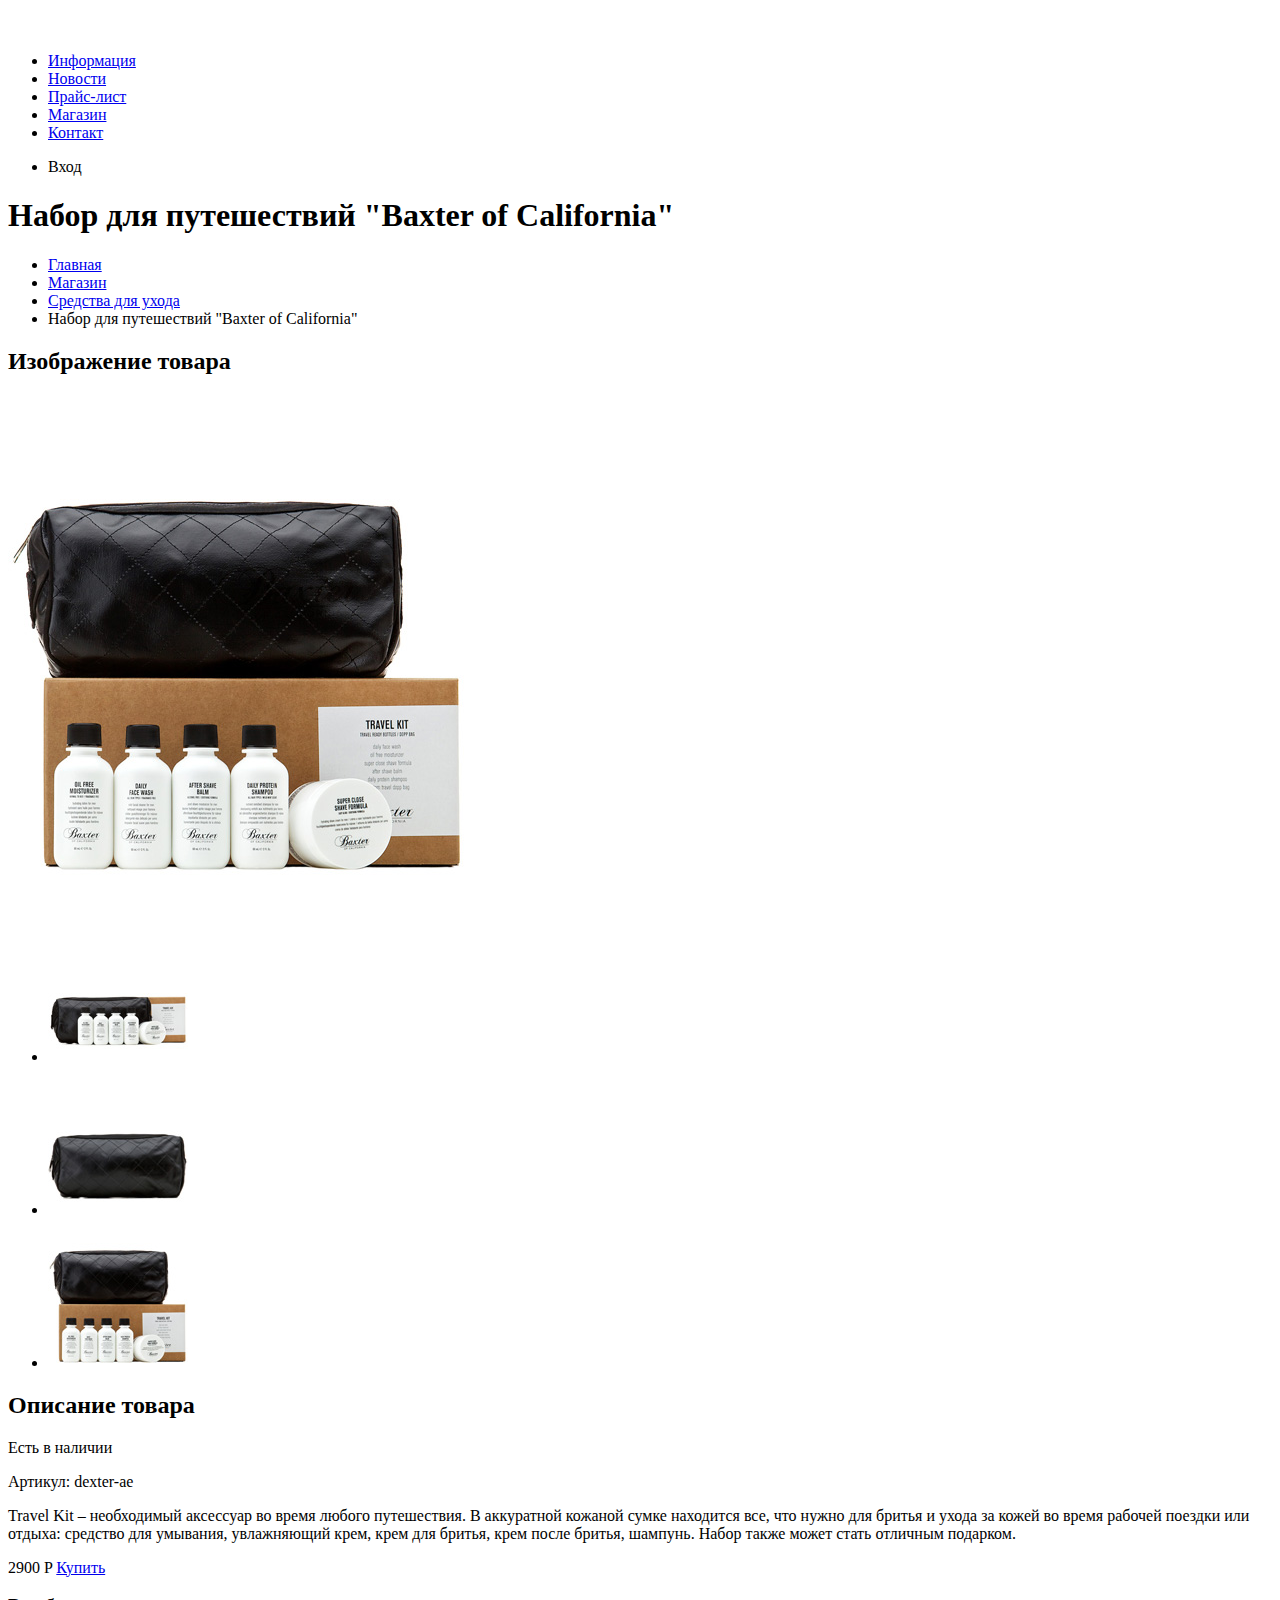
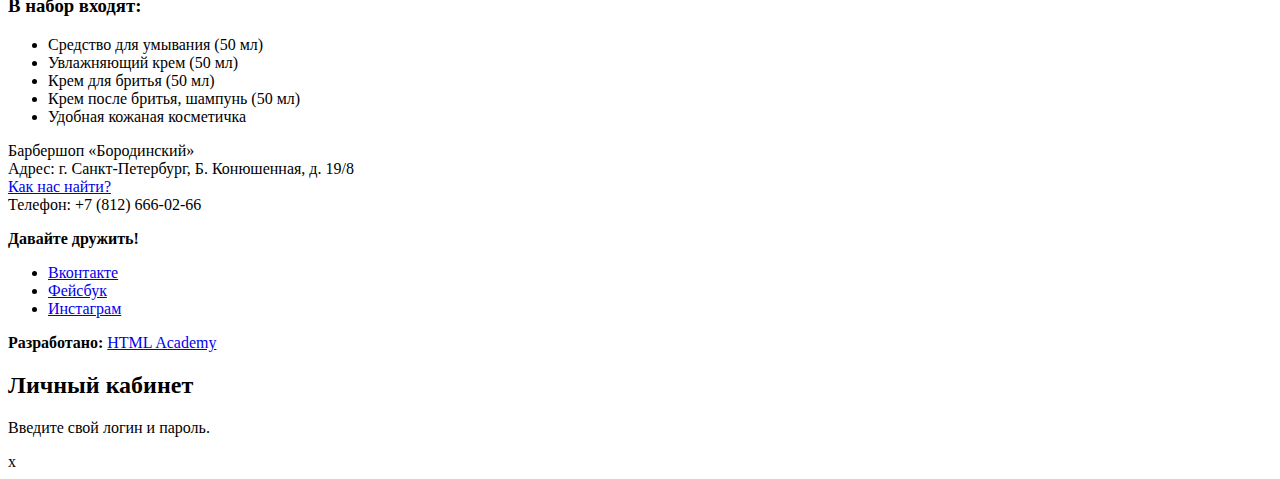
==== catalog-item.html @ 7c3cd200 "Разметка Барбершопа" ====
<!DOCTYPE html>
<html lang="ru">
  <head>
    <meta charset="utf-8">
    <title>Страница товара барбершопа "Бородинский"</title>
  </head>
  <body>

    <header class="main-header">
	    <nav class="main-navi">
		    <!-- Зачем нужен контейнер <a> для логотипа? -->
		    <a href="index.html" class="main-header-logo">
			    <!-- Вопреки макету мы разметим логотип на главной странице так же, как и на внутренних – внутри шапки -->
			    <img src="img/logo-barbershop-small.svg" width="111" height="24" alt="Логотип барбершопа «Бородинский»">
			</a>
		    <ul class="site-navigation">
			    <li><a href="info.html">Информация</a></li>
			    <li><a href="news.html">Новости</a></li>
			    <li><a href="price.html">Прайс-лист</a></li>
			    <li class="site-navigation-current"><a href="catalog.html">Магазин</a></li>
			    <li><a href="contact.html">Контакт</a></li>
		    </ul>
		    <!-- Сейчас в макете только кнопка входа. 
			     Когда пользоватеть залогинится, могут появиться дополнительные ссылки и кнопки. 
			     Неупорядоченный список подойдет для этого элемента -->
		    <ul class="user-navigation">
			    <li class="login-link">Вход</li>
		    </ul>
	    </nav>
    </header>
    
    <main class="container">
	    <h1 class="page-title">Набор для путешествий "Baxter of California"</h1>
	    <!-- Хлебные крошки -->
	    <ul class="breadcrumbs">
		    <li><a href="index.html">Главная</a></li>
		    <li><a href="catalog.html">Магазин</a></li>
		    <li><a href="#">Средства для ухода</a></li>
		    <li class="breadcrumbs-current">Набор для путешествий "Baxter of California"</li>
	    </ul>
	    
	    <section class="product-photos">
		    <h2 class="visually-hidden">Изображение товара</h2>
		    <!-- Опять этот гребаный <p>. Аргументируется его использование тем, что "Эта фотография товара — его визуальное описание" -->
		    <!-- Большая фотка -->
		    <p class="product-photo-full">
		    	<img src="img/product-big.jpg" width="460" height="498" alt="Фото всего набора">
		    </p>
		    <!-- Три маленьких фотки - почему-то опять списком. А можно их сделать дивом или секцией? -->
		    <ul class="product-photo-preview">
			    <li><img src="img/product-small-1.jpg" width="140" height="149" alt="Фото в анфас"></li>
			    <li><img src="img/product-small-2.jpg" width="140" height="149" alt="Фото в профиль"></li>
			    <li><img src="img/product-small-3.jpg" width="140" height="149" alt="Фото отдельной части"></li>
			</ul>
	    </section>
	    
	    <section class="product-info">
		    <h2 class="visually-hidden">Описание товара</h2>
		    <p class="product-availability">Есть в наличии</p>
			<span class="product-article">Артикул: dexter-ae</span>
			<p class="product-text">Travel Kit – необходимый аксессуар во время любого путешествия. В аккуратной кожаной сумке находится все, что нужно для бритья и ухода за кожей во время рабочей поездки или отдыха: средство для умывания, увлажняющий крем, крем для бритья, крем после бритья, шампунь. Набор также может стать отличным подарком.</p>
			<div class="catalog-item-price">
				<span class="catalog-item-price">2900 P</span>
				    <span class="catalog-item-button"><a href="#" class="button">Купить</a></span>
				</div>
			<h3>В набор входят:</h3>
			<ul>
	          <li>Средство для умывания (50 мл)</li>
	          <li>Увлажняющий крем (50 мл)</li>
	          <li>Крем для бритья (50 мл)</li>
	          <li>Крем после бритья, шампунь (50 мл)</li>
	          <li>Удобная кожаная косметичка</li>
        	</ul>
	    </section>
	    
	    
	    
	    
	</main>
	
	<footer class="main-footer">
	    <p class="footer-contacts">
        	Барбершоп «Бородинский»<br>
			Адрес: г. Санкт-Петербург, Б. Конюшенная, д. 19/8<br>
			<a href="map.html">Как нас найти?</a><br>
			Телефон: +7 (812) 666-02-66
      	</p>
      	
      	<div class="footer-social">
	      	<b>Давайте дружить!</b>
	      	<ul>
		      	<li><a href="#" class="social-button">Вконтакте</a></li>
		      	<li><a href="#" class="social-button">Фейсбук</a></li>
			  	<li><a href="#" class="social-button">Инстаграм</a></li>
			</ul>
      	</div>
      	
      	<p class="footer-copyright">
	      	<b>Разработано:</b>
	      	<a href="https://htmlacademy.ru" class="button">HTML Academy</a>
      	</p>
    </footer>
    
    <!-- Попап для входа в личный кабинет -->
	<section class="modal modal-login">
		<h2>Личный кабинет</h2>
		<p>Введите свой логин и пароль.</p>
		<!-- Здесь будет форма -->
		<!-- Иконка для закрытия окна -->
		<span class="modal-close">x</span>
	</section>
    
  </body>
</html>
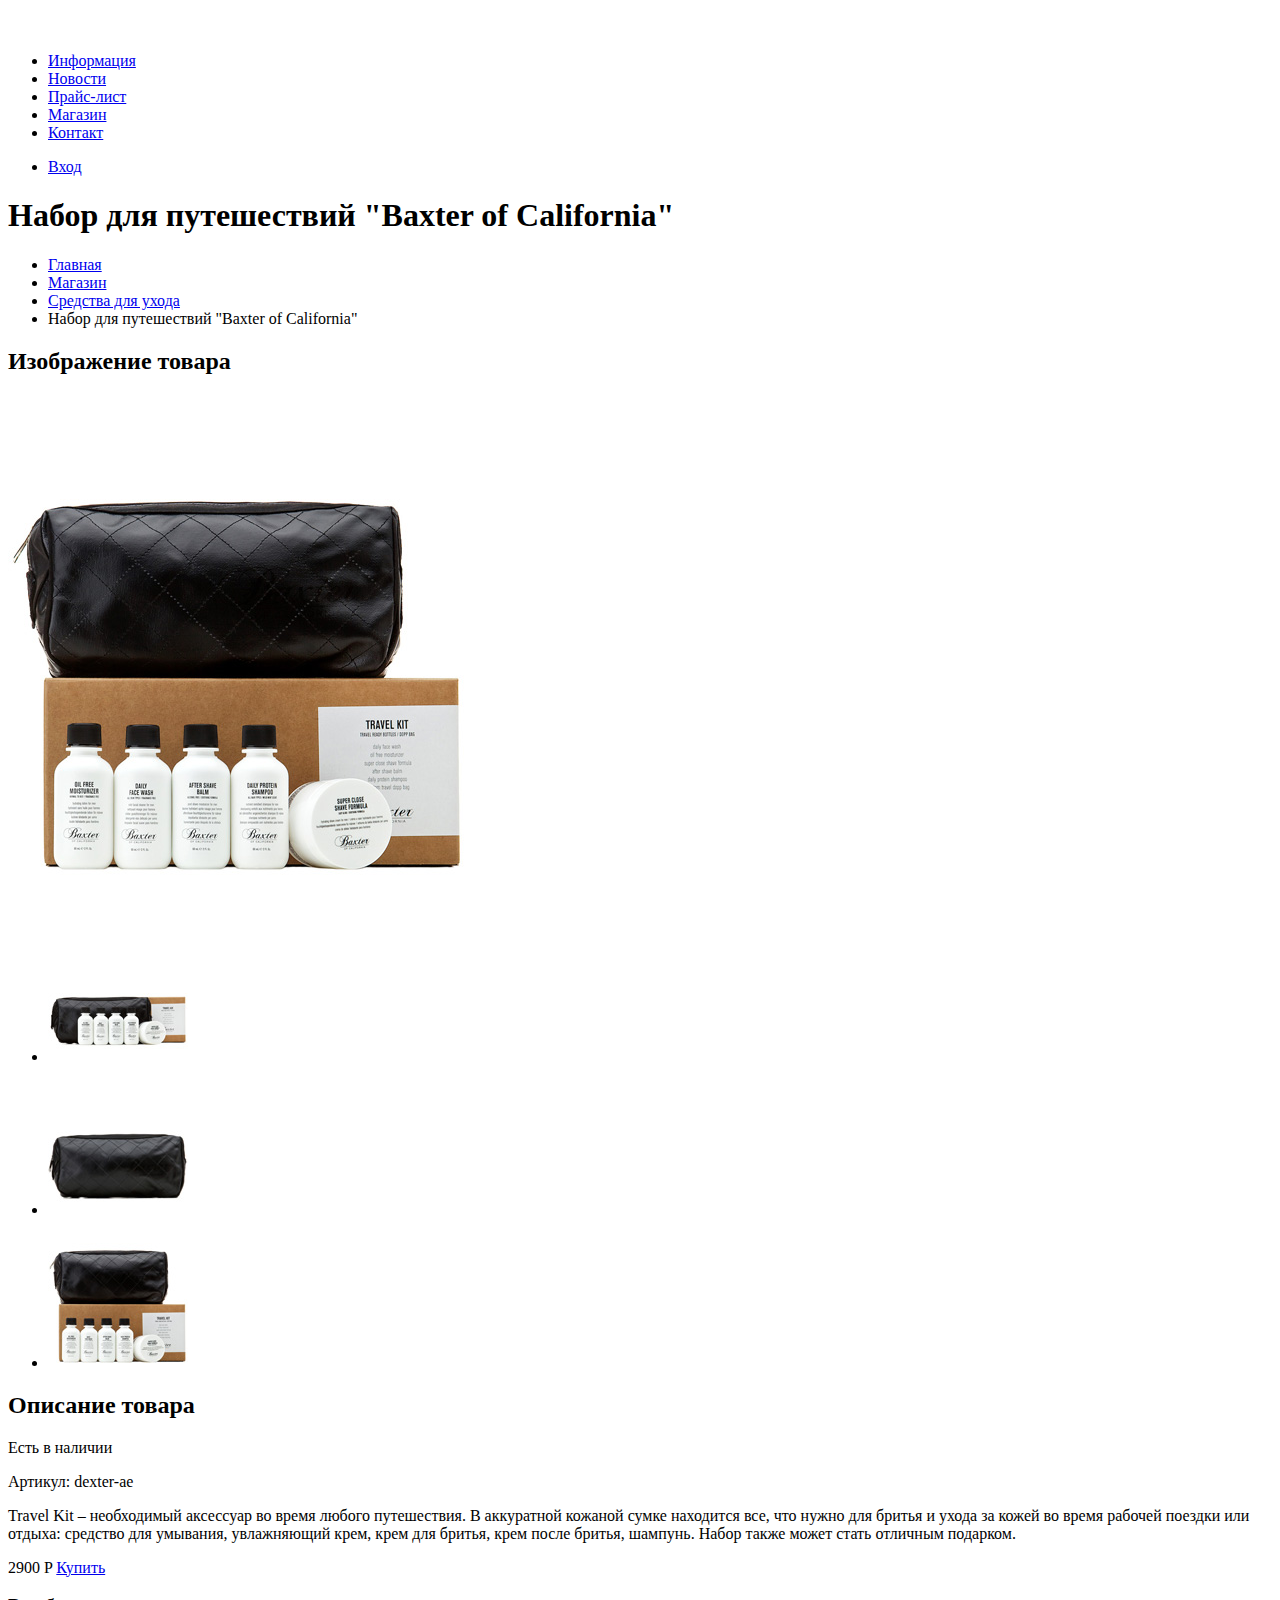
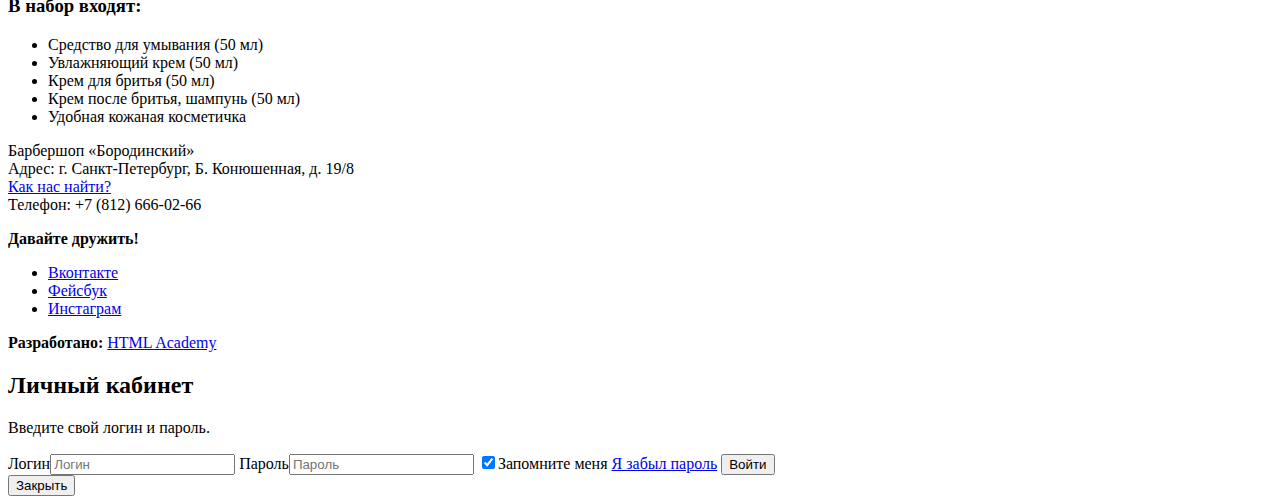
==== commit 848d21fb: "Сделаны формы" ====
--- a/catalog-item.html
+++ b/catalog-item.html
@@ -8,9 +8,8 @@
 
     <header class="main-header">
 	    <nav class="main-navi">
-		    <!-- Зачем нужен контейнер <a> для логотипа? -->
+		
 		    <a href="index.html" class="main-header-logo">
-			    <!-- Вопреки макету мы разметим логотип на главной странице так же, как и на внутренних – внутри шапки -->
 			    <img src="img/logo-barbershop-small.svg" width="111" height="24" alt="Логотип барбершопа «Бородинский»">
 			</a>
 		    <ul class="site-navigation">
@@ -20,11 +19,11 @@
 			    <li class="site-navigation-current"><a href="catalog.html">Магазин</a></li>
 			    <li><a href="contact.html">Контакт</a></li>
 		    </ul>
-		    <!-- Сейчас в макете только кнопка входа. 
-			     Когда пользоватеть залогинится, могут появиться дополнительные ссылки и кнопки. 
-			     Неупорядоченный список подойдет для этого элемента -->
+		    <!-- Неупорядоченный список потому что после того, как пользователь залогинится, могут появиться дополнительные ссылки и кнопки -->
 		    <ul class="user-navigation">
-			    <li class="login-link">Вход</li>
+			    <li class="login-link">
+			    	<a href="login.html" class="login-link">Вход</a>
+			    </li>
 		    </ul>
 	    </nav>
     </header>
@@ -41,12 +40,9 @@
 	    
 	    <section class="product-photos">
 		    <h2 class="visually-hidden">Изображение товара</h2>
-		    <!-- Опять этот гребаный <p>. Аргументируется его использование тем, что "Эта фотография товара — его визуальное описание" -->
 		    <!-- Большая фотка -->
-		    <p class="product-photo-full">
-		    	<img src="img/product-big.jpg" width="460" height="498" alt="Фото всего набора">
-		    </p>
-		    <!-- Три маленьких фотки - почему-то опять списком. А можно их сделать дивом или секцией? -->
+		    <img src="img/product-big.jpg" class="product-photo-full" width="460" height="498" alt="Фото всего набора">
+		    
 		    <ul class="product-photo-preview">
 			    <li><img src="img/product-small-1.jpg" width="140" height="149" alt="Фото в анфас"></li>
 			    <li><img src="img/product-small-2.jpg" width="140" height="149" alt="Фото в профиль"></li>
@@ -72,10 +68,6 @@
 	          <li>Удобная кожаная косметичка</li>
         	</ul>
 	    </section>
-	    
-	    
-	    
-	    
 	</main>
 	
 	<footer class="main-footer">
@@ -106,8 +98,15 @@
 		<h2>Личный кабинет</h2>
 		<p>Введите свой логин и пароль.</p>
 		<!-- Здесь будет форма -->
+		<form class="login-form" action="https://echo.htmlacademy.ru" method="post">
+			<label>Логин<input type="text" name="login" placeholder="Логин"></label>
+			<label>Пароль<input type="text" name="password" placeholder="Пароль"></label>
+			<label><input type="checkbox" name="remember" checked="">Запомните меня</label>
+			<a class="forgot-password" href="#">Я забыл пароль</a>
+			<button class="button" type="submit">Войти</button>
+		</form>
 		<!-- Иконка для закрытия окна -->
-		<span class="modal-close">x</span>
+		<button class="button modal-close visually-hidden" type="button">Закрыть</button>
 	</section>
     
   </body>
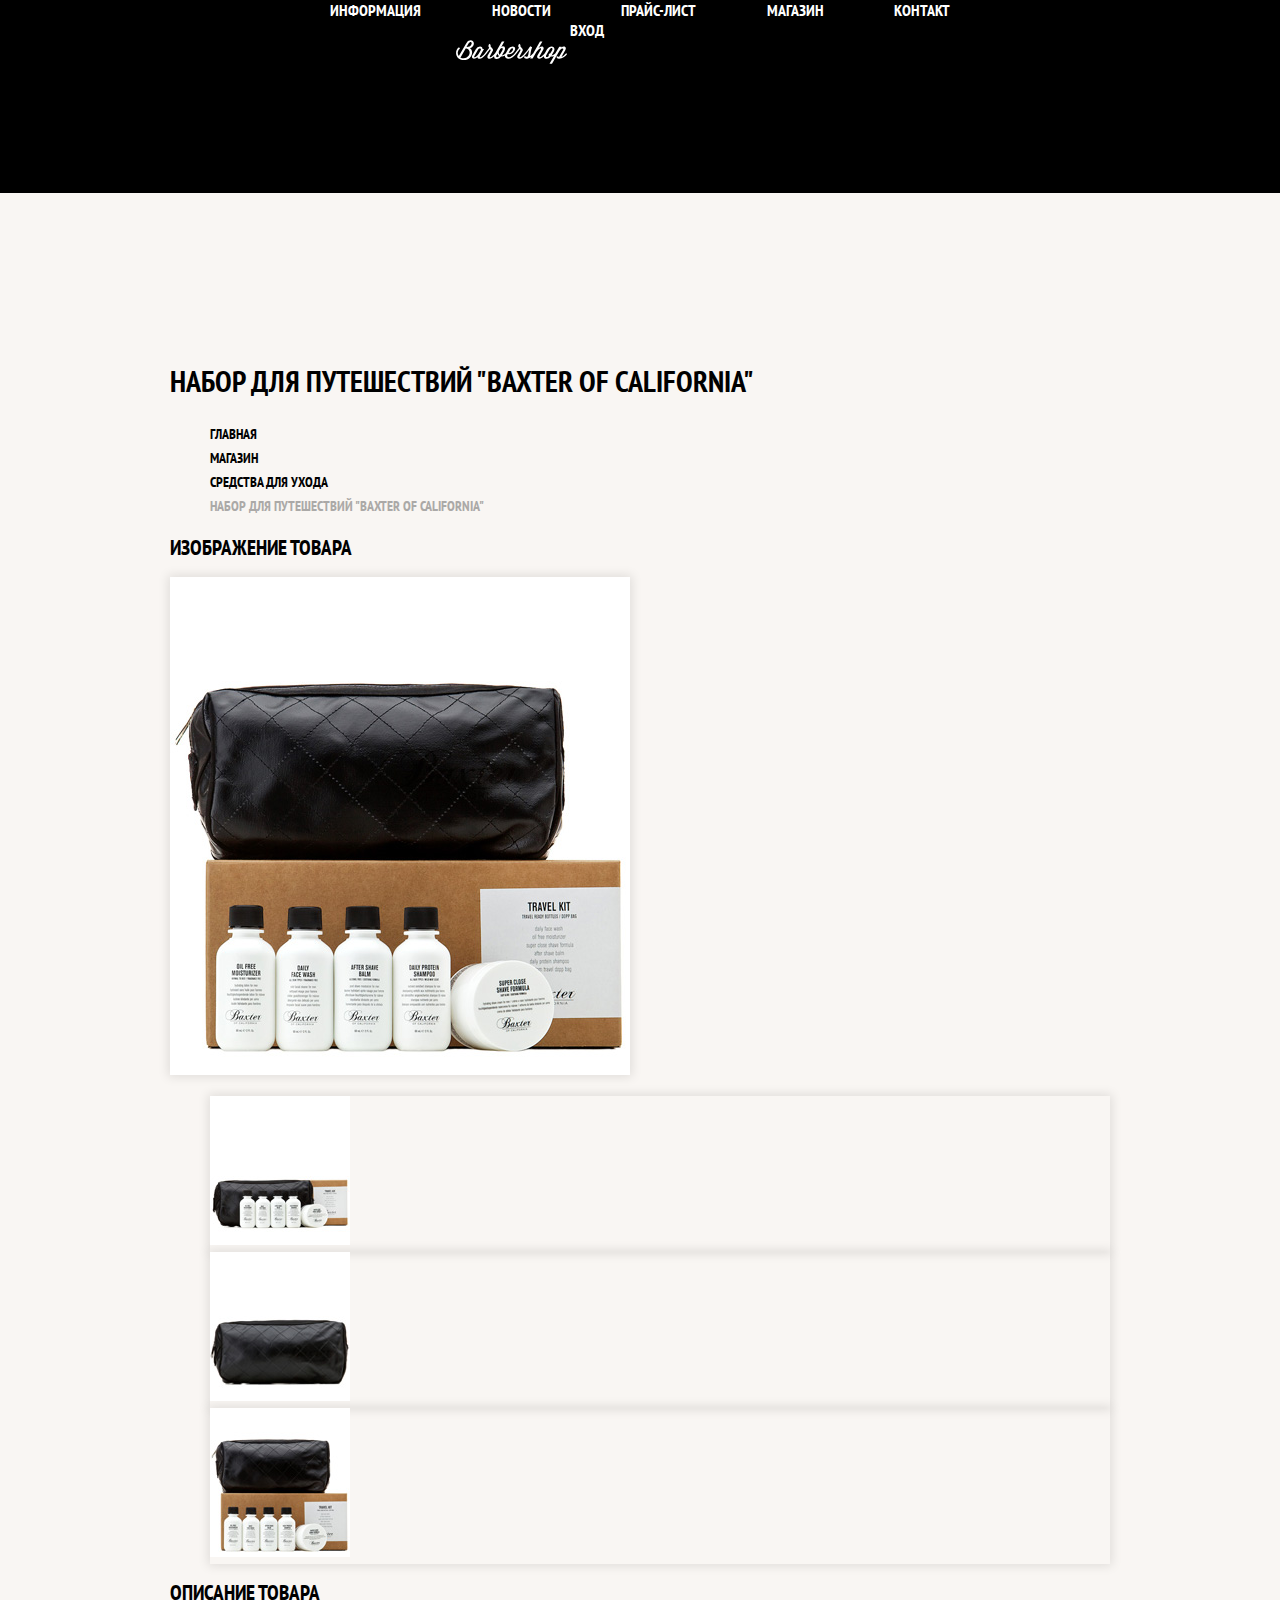
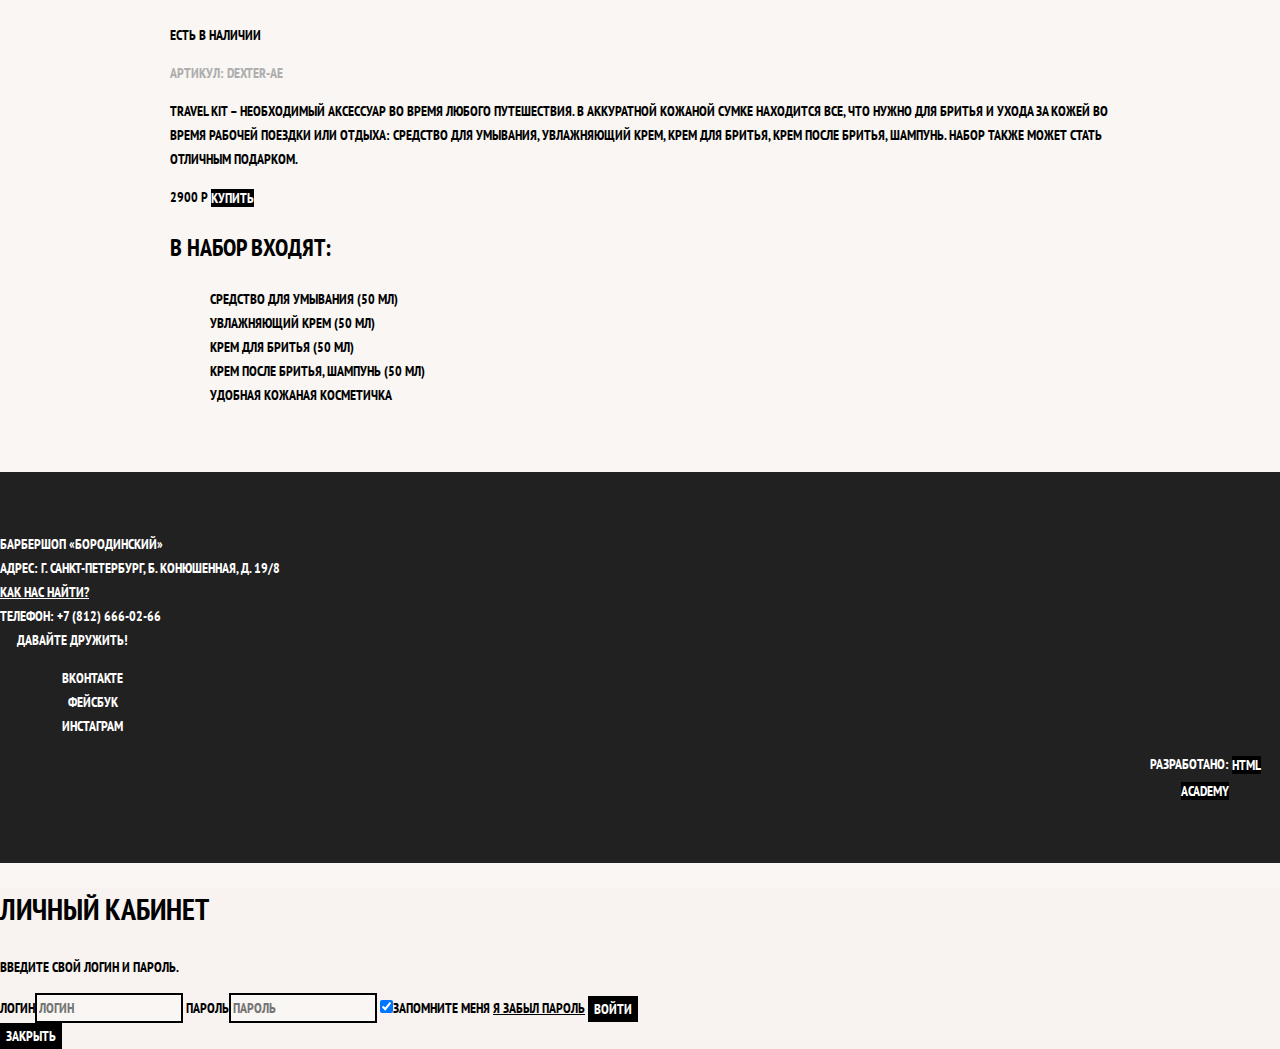
==== commit e347b3ab: "don't know" ====
--- a/catalog-item.html
+++ b/catalog-item.html
@@ -3,12 +3,14 @@
   <head>
     <meta charset="utf-8">
     <title>Страница товара барбершопа "Бородинский"</title>
+    <link href="https://fonts.googleapis.com/css?family=PT+Sans+Narrow:400,700&amp;subset=latin,cyrillic" rel="stylesheet">
+    <link href="css/normalize.css" rel="stylesheet">
+    <link href="css/styles.css" rel="stylesheet">
   </head>
-  <body>
+  <body class="inner-page">
 
     <header class="main-header">
-	    <nav class="main-navi">
-		
+	    <nav class="main-navigation">
 		    <a href="index.html" class="main-header-logo">
 			    <img src="img/logo-barbershop-small.svg" width="111" height="24" alt="Логотип барбершопа «Бородинский»">
 			</a>
@@ -27,7 +29,7 @@
 		    </ul>
 	    </nav>
     </header>
-    
+
     <main class="container">
 	    <h1 class="page-title">Набор для путешествий "Baxter of California"</h1>
 	    <!-- Хлебные крошки -->
@@ -37,19 +39,19 @@
 		    <li><a href="#">Средства для ухода</a></li>
 		    <li class="breadcrumbs-current">Набор для путешествий "Baxter of California"</li>
 	    </ul>
-	    
+
 	    <section class="product-photos">
 		    <h2 class="visually-hidden">Изображение товара</h2>
 		    <!-- Большая фотка -->
 		    <img src="img/product-big.jpg" class="product-photo-full" width="460" height="498" alt="Фото всего набора">
-		    
+
 		    <ul class="product-photo-preview">
 			    <li><img src="img/product-small-1.jpg" width="140" height="149" alt="Фото в анфас"></li>
 			    <li><img src="img/product-small-2.jpg" width="140" height="149" alt="Фото в профиль"></li>
 			    <li><img src="img/product-small-3.jpg" width="140" height="149" alt="Фото отдельной части"></li>
 			</ul>
 	    </section>
-	    
+
 	    <section class="product-info">
 		    <h2 class="visually-hidden">Описание товара</h2>
 		    <p class="product-availability">Есть в наличии</p>
@@ -69,7 +71,7 @@
         	</ul>
 	    </section>
 	</main>
-	
+
 	<footer class="main-footer">
 	    <p class="footer-contacts">
         	Барбершоп «Бородинский»<br>
@@ -77,7 +79,7 @@
 			<a href="map.html">Как нас найти?</a><br>
 			Телефон: +7 (812) 666-02-66
       	</p>
-      	
+
       	<div class="footer-social">
 	      	<b>Давайте дружить!</b>
 	      	<ul>
@@ -86,13 +88,13 @@
 			  	<li><a href="#" class="social-button">Инстаграм</a></li>
 			</ul>
       	</div>
-      	
+
       	<p class="footer-copyright">
 	      	<b>Разработано:</b>
 	      	<a href="https://htmlacademy.ru" class="button">HTML Academy</a>
       	</p>
     </footer>
-    
+
     <!-- Попап для входа в личный кабинет -->
 	<section class="modal modal-login">
 		<h2>Личный кабинет</h2>
@@ -102,12 +104,12 @@
 			<label>Логин<input type="text" name="login" placeholder="Логин"></label>
 			<label>Пароль<input type="text" name="password" placeholder="Пароль"></label>
 			<label><input type="checkbox" name="remember" checked="">Запомните меня</label>
-			<a class="forgot-password" href="#">Я забыл пароль</a>
+			<a class="restore" href="#">Я забыл пароль</a>
 			<button class="button" type="submit">Войти</button>
 		</form>
 		<!-- Иконка для закрытия окна -->
 		<button class="button modal-close visually-hidden" type="button">Закрыть</button>
 	</section>
-    
+
   </body>
-</html>+</html>
--- a/css/styles.css
+++ b/css/styles.css
@@ -0,0 +1,453 @@
+body {
+  margin: 0;
+  padding: 0;
+
+  font-family: "PT Sans Narrow", Arial, sans-serif;
+  font-size: 14px;
+  line-height: 24px;
+  font-weight: 700;
+  color: #ffffff;
+  text-transform: uppercase;
+
+  background-color: #000000;
+  background-image: url("img/header-image.jpg");
+  background-position: top center;
+  background-repeat: no-repeat;
+}
+
+html,
+body {
+  min-width: 1122px;
+  min-height: 1750px;
+}
+
+.inner-page {
+  color: #000000;
+  background-color: #f9f6f3;
+  background-image: url("img/background-noise.jpg");
+  background-position: 0 0;
+  background-repeat: repeat;
+}
+
+a {
+	text-decoration: none;
+}
+
+.button {
+  font: inherit;
+
+  text-align: center;
+  color: #ffffff;
+  vertical-align: middle;
+  text-transform: uppercase;
+
+  background-color: #000000;
+  border: none;
+}
+
+.button:hover,
+.button:focus,
+.button:active {
+  background-color: #663d15;
+}
+
+.main-header {
+  margin-bottom: 75px;
+
+  /* Временно для сетки */
+  min-height: 285px;
+}
+
+.main-header-logo {
+  width: 368px;
+  height: 153px;
+  order: 2;
+}
+
+.main-navigation {
+  font-size: 16px;
+  line-height: 20px;
+  color: #ffffff;
+  background-color: #000000;
+
+  display: flex;
+  flex-direction: column;
+  align-items: center;
+}
+
+/* Обертка для навигации со списком меню и списком с пользовательским входом  */
+.main-navigation-wrapper {
+  width: 100%;
+  margin-bottom: 60px;
+  background-color: #000000;
+}
+
+.main-navigation-wrapper .container {
+  display: flex;
+  justify-content: space-between;
+}
+
+.container {
+  width: 940px;
+  margin: 0 auto;
+  padding: 0 10px;
+}
+
+.site-navigation {
+  width: 620px;
+  display: flex;
+  justify-content: space-between;
+}
+
+.user-navigation {
+  width: 140px;
+}
+
+.site-navigation,
+.user-navigation {
+  list-style: none;
+  margin: 0;
+  padding: 0;
+}
+
+.site-navigation a,
+.user-navigation a {
+  color: #ffffff;
+}
+
+.site-navigation a:hover,
+.site-navigation a:focus,
+.user-navigation a:hover,
+.user-navigation a:focus {
+  background-color: #242424;
+}
+
+.features {
+  margin-bottom: 80px;
+}
+
+.features-list {
+  list-style: none;
+  margin: 0;
+  padding: 0;
+
+  display: flex;
+  justify-content: space-between;
+}
+
+.feature-item {
+  text-align: center;
+  width: 300px;
+}
+
+.feature-item h3 {
+  font-size: 30px;
+  line-height: 42px;
+}
+
+.index-columns {
+  color: #000000;
+  background-color: #f8f5f2;
+  background-image: url("img/background-noise.jpg");
+  background-position: 0 0;
+  background-repeat: repeat;
+
+  display: flex;
+  justify-content: space-between;
+  padding: 50px 80px;
+  margin-bottom: 35px;
+}
+
+.index-columns h2 {
+  font-size: 30px;
+  line-height: 42px;
+}
+
+.news {
+  width: 380px;
+}
+
+.news-list {
+  list-style: none;
+}
+
+.news-item time {
+  text-transform: none;
+}
+
+.gallery {
+  width: 300px;
+}
+
+.gallery-content {
+  background-color: #cccccc;
+  border: 7px solid #ffffff;
+}
+
+.appointment {
+  width: 300px;
+}
+
+.appointment-item input {
+  font: inherit;
+
+  background-color: transparent;
+  border: 2px solid #000000;
+}
+
+.appointment-item input:focus {
+  border-color: #663d15;
+}
+
+.contacts {
+  width: 380px;
+}
+
+.page-title {
+  font-size: 30px;
+  line-height: 42px;
+}
+
+.breadcrumbs {
+  list-style: none;
+}
+
+.breadcrumbs a {
+  color: #000000;
+}
+
+.breadcrumbs a:hover,
+.breadcrumbs a:focus {
+  text-decoration: underline;
+}
+
+.breadcrumbs-current {
+  color: #aba9a7;
+}
+
+.filter fieldset {
+  border: none;
+}
+
+.filter legend {
+  font-size: 24px;
+  line-height: 30px;
+}
+
+.filter ul {
+  list-style: none;
+  line-height: 18px;
+}
+
+.filter-input:hover + label,
+.filter-input:focus + label {
+  color: #663d15;
+}
+
+.filter-input:disabled + label {
+  color: #000000;
+
+  opacity: 0.5;
+}
+
+.catalog-list {
+  list-style: none;
+}
+
+.catalog-item {
+  background-color: #f8f8f8;
+  box-shadow: 0 0 10px rgba(0, 0, 0, 0.1);
+}
+
+.catalog-item:hover {
+  box-shadow: 0 0 10px rgba(0, 0, 0, 0.2);
+}
+
+.catalog-item a {
+  color: #000000;
+}
+
+.catalog-item h3 {
+  font-size: 14px;
+  line-height: 18px;
+}
+
+.catalog-category {
+  text-transform: none;
+}
+
+.catalog-item-price b {
+  font-size: 14px;
+  line-height: 20px;
+  text-align: center;
+
+  background-color: #e5e5e5;
+}
+
+.catalog-item-price .button {
+  line-height: 20px;
+  color: #ffffff;
+}
+
+.pagination-list {
+  list-style: none;
+}
+
+.pagination-item a {
+  color: #ffffff;
+
+  background-color: #000000;
+}
+
+.pagination-item a:hover,
+.pagination-item a:focus,
+.pagination-item a:active {
+  background-color: #663d15;
+}
+
+.pagination-item-current a {
+  color: #000000;
+
+  background-color: #ffffff;
+}
+
+.pagination-item-current a:hover,
+.pagination-item-current a:focus,
+.pagination-item-current a:active {
+  color: #000000;
+
+  background-color: #ffffff;
+}
+
+.product-photo-preview {
+  list-style: none;
+}
+
+.product-photo-preview li {
+  box-shadow: 0 0 10px 2px rgba(0, 0, 0, 0.1);
+}
+
+.product-photo-full {
+  box-shadow: 0 0 10px 2px rgba(0, 0, 0, 0.1);
+}
+
+.product-article {
+  text-align: right;
+  color: #aeaeae;
+}
+
+.product-price b {
+  line-height: 20px;
+  text-align: center;
+
+  background-color: #e5e5e5;
+}
+
+.product-info h3 {
+  font-size: 24px;
+  line-height: 30px;
+}
+
+.product-info ul {
+  list-style: none;
+}
+
+.main-footer {
+  color: #ffffff;
+  background-color: #212121;
+  background-image: url("img/background-noise-dark.jpg");
+  background-position: 0 0;
+  background-repeat: repeat;
+
+  margin-top: 65px;
+  padding: 60px 0;
+}
+
+.main-footer .container {
+  display: flex;
+}
+
+.footer-contacts {
+  margin: 0;
+  width: 320px;
+  margin-right: 80px;
+}
+
+.footer-contacts a {
+  color: #ffffff;
+  text-decoration: underline;
+}
+
+.footer-contacts a:hover,
+.footer-contacts a:focus {
+  text-decoration: none;
+}
+
+.footer-social {
+  text-align: center;
+  width: 145px;
+}
+
+.footer-social ul {
+  list-style: none;
+}
+
+.social-button {
+  color: #ffffff;
+}
+
+.footer-copyright {
+  text-align: center;
+  width: 150px;
+  margin: 0;
+  margin-left: auto;
+}
+
+.footer-copyright .button:hover,
+.footer-copyright .button:focus {
+  color: #000000;
+  background-color: #ffffff;
+}
+
+
+.modal {
+  color: #000000;
+  background-color: #f8f3f0;
+  background-image: url("img/background-noise.jpg");
+  background-position: 0 0;
+  background-repeat: repeat;
+}
+
+.modal h2 {
+  font-size: 30px;
+  line-height: 42px;
+}
+
+.login-form input[type="text"],
+.login-form input[type="password"] {
+  font: inherit;
+  color: #000000;
+  text-transform: uppercase;
+  background-color: #f9f6f3;
+  border: 2px solid #000000;
+}
+
+.login-form input:focus {
+  border-color: #663d15;
+}
+
+.login-checkbox:hover,
+.login-checkbox:focus {
+  color: #663d15;
+}
+
+.restore {
+  color: #000000;
+  text-decoration: underline;
+}
+
+.restore:hover,
+.restore:focus {
+  text-decoration: none;
+}
+
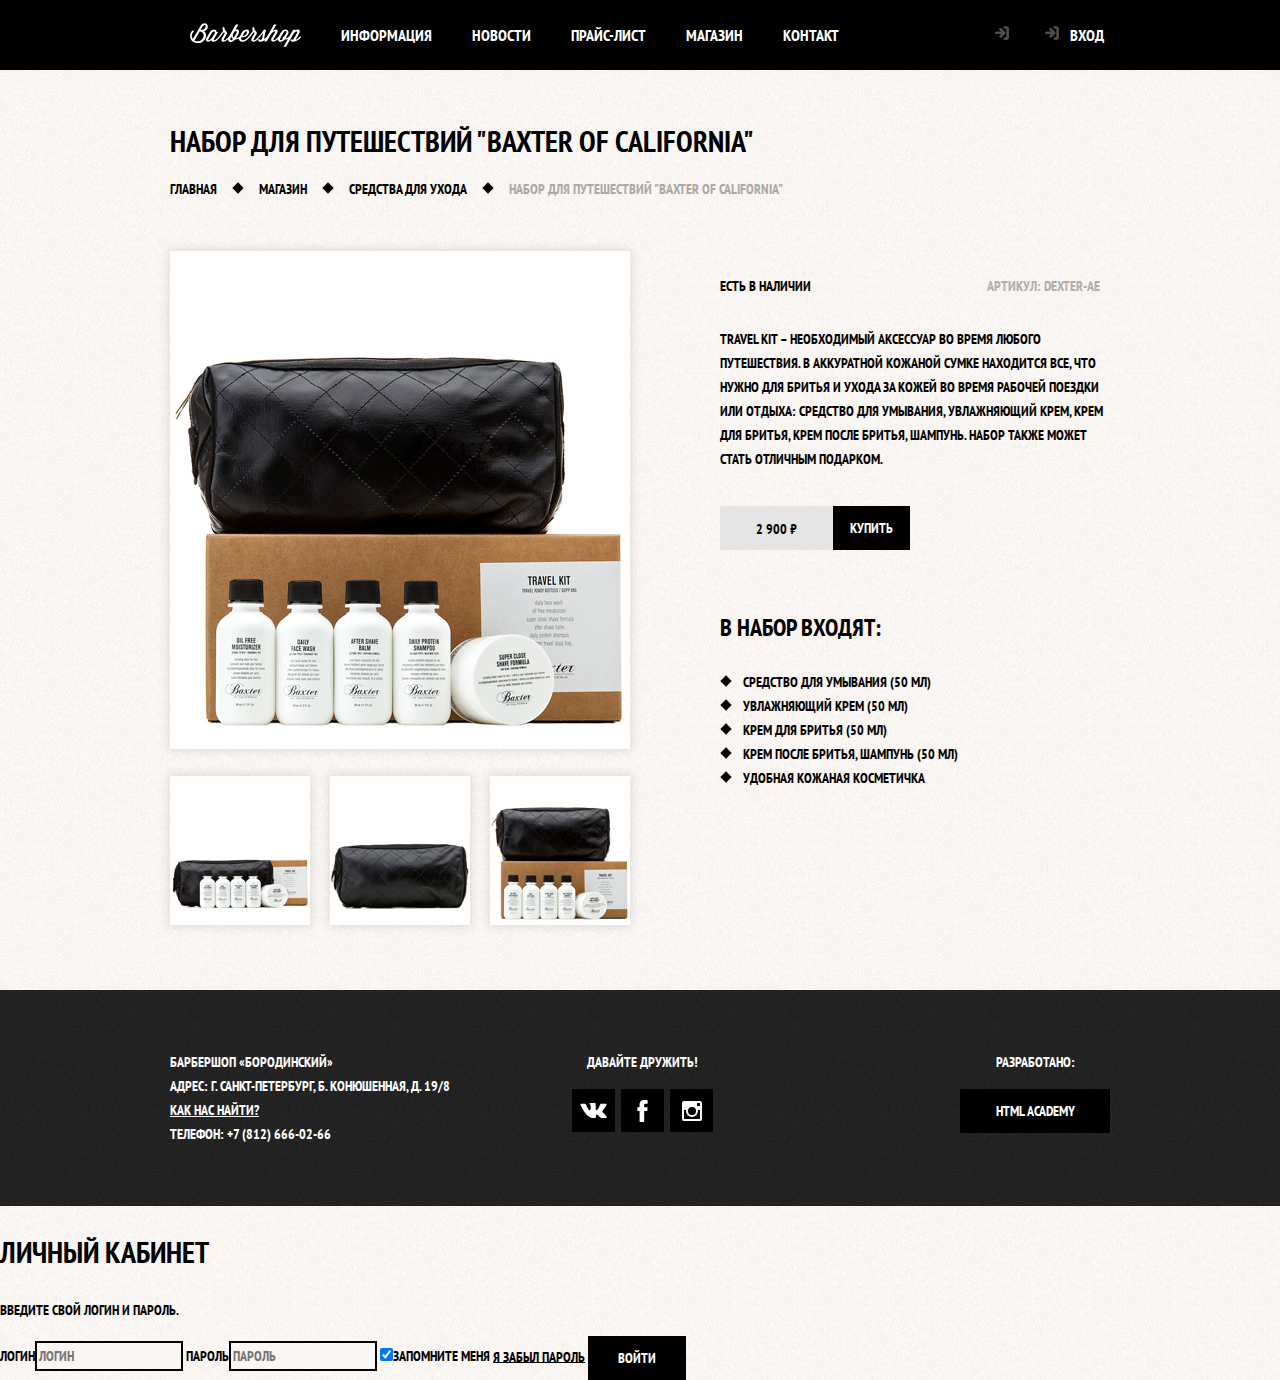
==== commit 37a7bce1: "деко элементы заверстаны" ====
--- a/catalog-item.html
+++ b/catalog-item.html
@@ -10,8 +10,8 @@
   <body class="inner-page">
 
     <header class="main-header">
-	    <nav class="main-navigation">
-		    <a href="index.html" class="main-header-logo">
+	    <nav class="main-navigation container">
+		    <a class="main-header-logo" href="index.html">
 			    <img src="img/logo-barbershop-small.svg" width="111" height="24" alt="Логотип барбершопа «Бородинский»">
 			</a>
 		    <ul class="site-navigation">
@@ -40,59 +40,87 @@
 		    <li class="breadcrumbs-current">Набор для путешествий "Baxter of California"</li>
 	    </ul>
 
-	    <section class="product-photos">
-		    <h2 class="visually-hidden">Изображение товара</h2>
-		    <!-- Большая фотка -->
-		    <img src="img/product-big.jpg" class="product-photo-full" width="460" height="498" alt="Фото всего набора">
+      <div class="catalog-columns">
+        <section class="product-photos">
+          <h2 class="visually-hidden">Изображение товара</h2>
+          <!-- Большая фотка -->
+          <img src="img/product-big.jpg" class="product-photo-full" width="460" height="498" alt="Фото всего набора">
 
-		    <ul class="product-photo-preview">
-			    <li><img src="img/product-small-1.jpg" width="140" height="149" alt="Фото в анфас"></li>
-			    <li><img src="img/product-small-2.jpg" width="140" height="149" alt="Фото в профиль"></li>
-			    <li><img src="img/product-small-3.jpg" width="140" height="149" alt="Фото отдельной части"></li>
-			</ul>
-	    </section>
+          <ul class="product-photo-preview">
+            <li><img src="img/product-small-1.jpg" width="140" height="149" alt="Фото в анфас"></li>
+            <li><img src="img/product-small-2.jpg" width="140" height="149" alt="Фото в профиль"></li>
+            <li><img src="img/product-small-3.jpg" width="140" height="149" alt="Фото отдельной части"></li>
+        </ul>
+        </section>
 
-	    <section class="product-info">
-		    <h2 class="visually-hidden">Описание товара</h2>
-		    <p class="product-availability">Есть в наличии</p>
-			<span class="product-article">Артикул: dexter-ae</span>
-			<p class="product-text">Travel Kit – необходимый аксессуар во время любого путешествия. В аккуратной кожаной сумке находится все, что нужно для бритья и ухода за кожей во время рабочей поездки или отдыха: средство для умывания, увлажняющий крем, крем для бритья, крем после бритья, шампунь. Набор также может стать отличным подарком.</p>
-			<div class="catalog-item-price">
-				<span class="catalog-item-price">2900 P</span>
-				    <span class="catalog-item-button"><a href="#" class="button">Купить</a></span>
-				</div>
-			<h3>В набор входят:</h3>
-			<ul>
-	          <li>Средство для умывания (50 мл)</li>
-	          <li>Увлажняющий крем (50 мл)</li>
-	          <li>Крем для бритья (50 мл)</li>
-	          <li>Крем после бритья, шампунь (50 мл)</li>
-	          <li>Удобная кожаная косметичка</li>
-        	</ul>
-	    </section>
+        <section class="product-info">
+          <h2 class="visually-hidden">Описание товара</h2>
+          <div class="product-description">
+            <p class="product-availability">Есть в наличии</p>
+            <p class="product-article">Артикул: dexter-ae</p>
+          </div>
+          <p class="product-text">Travel Kit – необходимый аксессуар во время любого путешествия. В аккуратной кожаной сумке находится все, что нужно для бритья и ухода за кожей во время рабочей поездки или отдыха: средство для умывания, увлажняющий крем, крем для бритья, крем после бритья, шампунь. Набор также может стать отличным подарком.</p>
+          <p class="product-price">
+            <b>2 900 ₽</b>
+            <a class="button" href="#">Купить</a>
+          </p>
+          <h3>В набор входят:</h3>
+          <ul>
+            <li>Средство для умывания (50 мл)</li>
+            <li>Увлажняющий крем (50 мл)</li>
+            <li>Крем для бритья (50 мл)</li>
+            <li>Крем после бритья, шампунь (50 мл)</li>
+            <li>Удобная кожаная косметичка</li>
+          </ul>
+        </section>
+      </div>
+
 	</main>
 
 	<footer class="main-footer">
-	    <p class="footer-contacts">
-        	Барбершоп «Бородинский»<br>
-			Адрес: г. Санкт-Петербург, Б. Конюшенная, д. 19/8<br>
-			<a href="map.html">Как нас найти?</a><br>
-			Телефон: +7 (812) 666-02-66
-      	</p>
+      <div class="container">
+        <p class="footer-contacts">
+            Барбершоп «Бородинский»<br>
+        Адрес: г. Санкт-Петербург, Б. Конюшенная, д. 19/8<br>
+        <a href="map.html">Как нас найти?</a><br>
+        Телефон: +7 (812) 666-02-66
+          </p>
 
-      	<div class="footer-social">
-	      	<b>Давайте дружить!</b>
-	      	<ul>
-		      	<li><a href="#" class="social-button">Вконтакте</a></li>
-		      	<li><a href="#" class="social-button">Фейсбук</a></li>
-			  	<li><a href="#" class="social-button">Инстаграм</a></li>
-			</ul>
-      	</div>
+          <div class="footer-social">
+            <b>Давайте дружить!</b>
+            <ul>
+              <li>
+                <a href="#" class="social-button"><span class="visually-hidden">Вконтакте</span>
+                  <svg xmlns="http://www.w3.org/2000/svg" width="27" height="15" viewBox="0 0 26.14 14.91">
+                    <path d="M26 13.47l-.09-.17a13.55 13.55 0 0 0-2.6-3q-.87-.83-1.1-1.12A1 1 0 0 1 22 8a10.27 10.27 0 0 1 1.22-1.78l.88-1.16q2.35-3.13 2-4L26 .94a.8.8 0 0 0-.4-.22 2.14 2.14 0 0 0-.87 0h-3.92a.51.51 0 0 0-.27 0h-.3a.6.6 0 0 0-.15.14.93.93 0 0 0-.14.24 22.22 22.22 0 0 1-1.46 3.06q-.5.84-.93 1.46a7 7 0 0 1-.71.91 4.94 4.94 0 0 1-.52.47q-.23.18-.35.15l-.23-.05a.9.9 0 0 1-.31-.33 1.49 1.49 0 0 1-.16-.53v-.55-.65-.57-1.12-1-.75a3.14 3.14 0 0 0 0-.62 2.12 2.12 0 0 0-.14-.44.73.73 0 0 0-.28-.33 1.57 1.57 0 0 0-.46-.18A9 9 0 0 0 12.57 0a8.93 8.93 0 0 0-3.25.33 1.83 1.83 0 0 0-.52.41q-.25.3-.07.33a1.67 1.67 0 0 1 1.16.59l.08.16a2.6 2.6 0 0 1 .19.63 6.32 6.32 0 0 1 .12 1 10.59 10.59 0 0 1 0 1.7q-.07.71-.13 1.1a2.21 2.21 0 0 1-.18.64 2.69 2.69 0 0 1-.16.3l-.07.07a1 1 0 0 1-.37.07.86.86 0 0 1-.46-.19 3.27 3.27 0 0 1-.56-.52 7 7 0 0 1-.66-.93q-.37-.6-.76-1.42l-.22-.39q-.2-.38-.56-1.11t-.62-1.43A.9.9 0 0 0 5.2.9h-.07a.93.93 0 0 0-.22-.16A1.44 1.44 0 0 0 4.6.65L.87.68A1 1 0 0 0 .1.94L0 1a.44.44 0 0 0 0 .22 1.08 1.08 0 0 0 .08.37Q.9 3.53 1.86 5.31t1.66 2.87Q4.23 9.27 5 10.24t1 1.24l.37.41.34.33a8.06 8.06 0 0 0 1 .78 16.34 16.34 0 0 0 1.4.9 7.6 7.6 0 0 0 1.79.72 6.19 6.19 0 0 0 2 .22h1.57a1.08 1.08 0 0 0 .72-.3l.05-.07a.9.9 0 0 0 .1-.25 1.38 1.38 0 0 0 0-.37 4.48 4.48 0 0 1 .09-1.05 2.77 2.77 0 0 1 .23-.71 1.74 1.74 0 0 1 .29-.4 1.19 1.19 0 0 1 .23-.2h.11a.86.86 0 0 1 .77.21 4.52 4.52 0 0 1 .83.79q.39.47.93 1.05a6.41 6.41 0 0 0 1 .87l.27.16a3.31 3.31 0 0 0 .71.3 1.53 1.53 0 0 0 .76.07l3.48-.05a1.58 1.58 0 0 0 .8-.17.68.68 0 0 0 .34-.37 1.06 1.06 0 0 0 0-.46 1.71 1.71 0 0 0-.1-.36z" fill="#fff">
+                    </path>
+                  </svg>
+                </a>
+              </li>
+              <li>
+                <a class="social-button" href="#"><span class="visually-hidden">Фейсбук</span>
+                  <svg xmlns="http://www.w3.org/2000/svg" width="19" height="22" viewBox="0 0 10.15 21.74">
+                    <path d="M3.34 1.12A4.77 4.77 0 0 1 6.53 0h3.61v3.81H7.81a1.07 1.07 0 0 0-1.09.83v2.55h3.42c-.08 1.23-.24 2.45-.41 3.67h-3v10.87H2.21V10.86H0V7.21h2.19V3.66a3.83 3.83 0 0 1 1.15-2.54z" fill="#fff">
+                    </path>
+                  </svg>
+                </a>
+              </li>
+              <li>
+                <a class="social-button" href="#"><span class="visually-hidden">Инстаграм</span>
+                  <svg xmlns="http://www.w3.org/2000/svg" width="20" height="20" viewBox="0 0 20 20">
+                    <path d="M18 0H2a2 2 0 0 0-2 2v16a2 2 0 0 0 2 2h16a2 2 0 0 0 2-2V2a2 2 0 0 0-2-2zm-8 6a4 4 0 1 1-4 4 4 4 0 0 1 4-4zM2.5 18a.47.47 0 0 1-.5-.5V9h2.1a3.4 3.4 0 0 0-.1 1 6 6 0 1 0 12 0 3.4 3.4 0 0 0-.1-1H18v8.5a.47.47 0 0 1-.5.5zM18 4.5a.47.47 0 0 1-.5.5h-2a.47.47 0 0 1-.5-.5v-2a.47.47 0 0 1 .5-.5h2a.47.47 0 0 1 .5.5z" fill="#fff">
+                    </path>
+                  </svg>
+                </a>
+              </li>
+            </ul>
+          </div>
 
-      	<p class="footer-copyright">
-	      	<b>Разработано:</b>
-	      	<a href="https://htmlacademy.ru" class="button">HTML Academy</a>
-      	</p>
+          <p class="footer-copyright">
+            <b>Разработано:</b>
+            <a href="https://htmlacademy.ru" class="button">HTML Academy</a>
+          </p>
+      </div>
     </footer>
 
     <!-- Попап для входа в личный кабинет -->
--- a/css/styles.css
+++ b/css/styles.css
@@ -1,4 +1,5 @@
 body {
+  min-width: 960px;
   margin: 0;
   padding: 0;
 
@@ -10,32 +11,63 @@
   text-transform: uppercase;
 
   background-color: #000000;
-  background-image: url("img/header-image.jpg");
+  background-image: url("../img/header-image.jpg");
   background-position: top center;
   background-repeat: no-repeat;
 }
 
-html,
-body {
-  min-width: 1122px;
-  min-height: 1750px;
+a {
+  text-decoration: none;
+}
+
+img {
+  max-width: 100%; /* чтоб все картинки заполняли всю ширину родительского контейнера */
+  height: auto;
+}
+
+.visually-hidden:not(:focus):not(:active),
+input[type="checkbox"].visually-hidden,
+input[type="radio"].visually-hidden {
+  position: absolute;
+
+  width: 1px;
+  height: 1px;
+  margin: -1px;
+  border: 0;
+  padding: 0;
+
+  white-space: nowrap;
+
+  clip-path: inset(100%);
+  clip: rect(0, 0, 0, 0);
+  overflow: hidden;
 }
 
 .inner-page {
   color: #000000;
+
   background-color: #f9f6f3;
-  background-image: url("img/background-noise.jpg");
+  background-image: url("../img/background-noise.jpg");
   background-position: 0 0;
   background-repeat: repeat;
 }
 
-a {
-	text-decoration: none;
+.main-header {
+  margin-bottom: 75px;
+}
+
+.inner-page .main-header {
+  margin-bottom: 50px;
+
+  background-color: #000000;
 }
 
 .button {
+  display: inline-block;
+  margin-right: 16px;
+  padding: 10px 30px;
+
   font: inherit;
-
   text-align: center;
   color: #ffffff;
   vertical-align: middle;
@@ -51,11 +83,28 @@
   background-color: #663d15;
 }
 
-.main-header {
-  margin-bottom: 75px;
-
-  /* Временно для сетки */
-  min-height: 285px;
+.button.disabled,
+.button:disabled {
+  cursor: default;
+  opacity: 0.5;
+  background-color: #000000;
+}
+
+.main-navigation {
+  font-size: 16px;
+  line-height: 20px;
+  color: #ffffff;
+  background-color: #000000;
+
+  display: flex;
+  flex-direction: column;
+  align-items: center;
+}
+
+.inner-page .main-navigation {
+  display: flex;
+  align-items: flex-start;
+  flex-direction: row;
 }
 
 .main-header-logo {
@@ -64,18 +113,14 @@
   order: 2;
 }
 
-.main-navigation {
-  font-size: 16px;
-  line-height: 20px;
-  color: #ffffff;
-  background-color: #000000;
-
-  display: flex;
-  flex-direction: column;
-  align-items: center;
-}
-
-/* Обертка для навигации со списком меню и списком с пользовательским входом  */
+.inner-page .main-header-logo {
+  order: 0;
+
+  width: 111px;
+  height: 24px;
+  padding: 23px 20px;
+}
+
 .main-navigation-wrapper {
   width: 100%;
   margin-bottom: 60px;
@@ -87,22 +132,6 @@
   justify-content: space-between;
 }
 
-.container {
-  width: 940px;
-  margin: 0 auto;
-  padding: 0 10px;
-}
-
-.site-navigation {
-  width: 620px;
-  display: flex;
-  justify-content: space-between;
-}
-
-.user-navigation {
-  width: 140px;
-}
-
 .site-navigation,
 .user-navigation {
   list-style: none;
@@ -110,8 +139,26 @@
   padding: 0;
 }
 
+.site-navigation {
+  width: 620px;
+  display: flex;
+  flex-wrap: wrap;
+}
+
+.user-navigation {
+  display: flex;
+  max-width: 140px;
+}
+
+.inner-page .user-navigation {
+  margin-left: auto;
+}
+
 .site-navigation a,
 .user-navigation a {
+  display: block;
+  padding: 25px 20px;
+  vertical-align: middle;
   color: #ffffff;
 }
 
@@ -122,6 +169,40 @@
   background-color: #242424;
 }
 
+.user-navigation .login-link {
+  position: relative;
+  padding-left: 50px;
+}
+
+.login-link::before {
+  content: "";
+
+  position: absolute;
+  width: 16px;
+  height: 18px;
+
+  top: 25px;
+  left: 24px;
+
+  background-image: url("../img/login-icon.svg");
+  background-repeat: no-repeat;
+  background-position: 0 0;
+
+  opacity: 0.3;
+}
+
+.login-link:hover::before,
+.login-link:focus::before,
+.login-link::active::before {
+  opacity: 1;
+}
+
+.container {
+  width: 940px;
+  margin: 0 auto;
+  padding: 0 10px;
+}
+
 .features {
   margin-bottom: 80px;
 }
@@ -143,24 +224,51 @@
 .feature-item h3 {
   font-size: 30px;
   line-height: 42px;
+  margin: 0;
+  margin-bottom: 60px;
+
+  position: relative;
+}
+
+.feature-item h3::after {
+  content: "";
+  position: absolute;
+  bottom: -30px;
+  left: 50%;
+
+  width: 20px;
+  height: 20px;
+  margin-left: -10px;
+
+  background-color: #ffffff;
+  transform: rotate(45deg);
+}
+
+.feature-item p {
+  margin: 0 10px;
 }
 
 .index-columns {
-  color: #000000;
-  background-color: #f8f5f2;
-  background-image: url("img/background-noise.jpg");
-  background-position: 0 0;
-  background-repeat: repeat;
-
   display: flex;
   justify-content: space-between;
   padding: 50px 80px;
   margin-bottom: 35px;
+
+  color: #000000;
+
+  background-color: #f8f5f2;
+  background-image:
+    url("../img/line.png"),
+    url("../img/background-noise.jpg");
+  background-position: center, 0 0;
+  background-repeat: no-repeat, repeat;
 }
 
 .index-columns h2 {
   font-size: 30px;
   line-height: 42px;
+  margin: 0;
+  margin-bottom: 25px;
 }
 
 .news {
@@ -169,6 +277,17 @@
 
 .news-list {
   list-style: none;
+  margin: 0;
+  margin-bottom: 25px;
+  padding: 0;
+}
+
+.news-item {
+  margin-bottom: 25px;
+}
+
+.news-item p {
+  margin: 0;
 }
 
 .news-item time {
@@ -179,16 +298,82 @@
   width: 300px;
 }
 
+.gallery-container {
+  position: relative;
+  height: 260px;
+}
+
 .gallery-content {
+  height: 164px;
+  margin: 0;
+
   background-color: #cccccc;
   border: 7px solid #ffffff;
 }
 
+.gallery-content img {
+  width: 286px;
+  height: 164px;
+}
+
+.gallery-button {
+  box-sizing: border-box;
+  position: absolute;
+  bottom: 0;
+
+  width: 140px;
+  margin: 0;
+}
+
+.gallery-button-back {
+  left: 0;
+}
+
+.gallery-button-next {
+  right: 0;
+}
+
+.contacts {
+  width: 380px;
+}
+
+.contacts p {
+  margin: 0;
+  margin-bottom: 25px;
+}
+
 .appointment {
   width: 300px;
 }
 
+.appointment-info {
+  margin: 0;
+  margin-bottom: 15px;
+}
+
+.appointment-form {
+  display: flex;
+  flex-wrap: wrap;
+  justify-content: space-between;
+}
+
+.appointment-item {
+  width: 140px;
+  margin: 0;
+  margin-bottom: 10px;
+}
+
+.appointment-item label {
+  display: block;
+  margin-bottom: 9px;
+  margin-left: 15px;
+}
+
 .appointment-item input {
+  box-sizing: border-box;
+  width: 140px;
+  padding: 8px 15px 7px 15px;
+
   font: inherit;
 
   background-color: transparent;
@@ -199,17 +384,52 @@
   border-color: #663d15;
 }
 
-.contacts {
-  width: 380px;
+.appointment .button {
+  display: block;
+  width: 100%;
+  margin-top: 10px;
+  margin-right: 0;
 }
 
 .page-title {
+  margin: 0;
+  margin-bottom: 15px;
+  padding: 0;
+
   font-size: 30px;
   line-height: 42px;
 }
 
 .breadcrumbs {
+  display: flex;
+  justify-content: flex-start;
+  flex-wrap: wrap;
+  padding: 0;
+  margin: 0;
+  margin-bottom: 50px;
+
   list-style: none;
+}
+
+.breadcrumbs li {
+  position: relative;
+  margin-right: 42px;
+}
+
+.breadcrumbs li::after {
+  position: absolute;
+  top: 7px;
+  right: -25px;
+  transform: rotate(45deg);
+
+  content: "";
+  width: 8px;
+  height: 8px;
+  background-color: #000000;
+}
+
+.breadcrumbs li:last-child {
+  margin-right: 0;
 }
 
 .breadcrumbs a {
@@ -225,18 +445,55 @@
   color: #aba9a7;
 }
 
+.breadcrumbs-current::after {
+  display: none;
+}
+
+.catalog-columns {
+  display: flex;
+  justify-content: space-between;
+}
+
+.filters {
+  width: 180px;
+}
+
 .filter fieldset {
+  padding: 0;
+  margin: 0;
+  margin-bottom: 30px;
+
   border: none;
 }
 
+.filter fieldset:first-child {
+  margin-bottom: 35px;
+}
+
 .filter legend {
+  margin-bottom: 26px;
   font-size: 24px;
   line-height: 30px;
 }
 
 .filter ul {
+  padding: 0;
+  margin: 0;
+
   list-style: none;
   line-height: 18px;
+}
+
+.filter-option {
+  margin-bottom: 19px;
+  padding-left: 45px;
+}
+
+.filter-option label {
+  position: relative;
+  display: block;
+  cursor: pointer;
+  user-select: none;
 }
 
 .filter-input:hover + label,
@@ -244,39 +501,122 @@
   color: #663d15;
 }
 
+.filter-input-checkbox + label::before {
+  position: absolute;
+  content: "";
+  width: 16px;
+  height: 16px;
+  border: 2px solid #000000;
+  left: -42px;
+  top: 0;
+}
+
+.filter-input-checkbox:checked + label::after {
+  position: absolute;
+  content: "";
+  width: 12px;
+  height: 12px;
+  top: 4px;
+  left: -38px;
+
+  background-image: url("../img/cross.svg");
+  background-repeat: no-repeat;
+  background-position: 0 0;
+}
+
+.filter-input-radio + label::before {
+  content: "";
+  position: absolute;
+  width: 16px;
+  height: 16px;
+  left: -42px;
+  top: -1px;
+  border: 2px solid #000000;
+  border-radius: 50%;
+}
+
 .filter-input:disabled + label {
   color: #000000;
 
   opacity: 0.5;
 }
 
+.filter-input-radio:checked + label::after {
+  content: "";
+  position: absolute;
+  width: 8px;
+  height: 8px;
+  top: 5px;
+  left: -36px;
+  background-color: #000000;
+  border-radius: 50%;
+}
+
+.catalog {
+  width: 700px;
+}
+
 .catalog-list {
+  display: flex;
+  flex-wrap: wrap;
+  padding: 0;
+  margin: 0;
+  margin-bottom: 25px;
+
   list-style: none;
 }
 
 .catalog-item {
+  width: 220px;
+  margin-bottom: 20px;
+  margin-right: 20px;
+
   background-color: #f8f8f8;
   box-shadow: 0 0 10px rgba(0, 0, 0, 0.1);
 }
 
+.catalog-item:nth-child(3n) {
+  margin-right: 0;
+}
+
 .catalog-item:hover {
   box-shadow: 0 0 10px rgba(0, 0, 0, 0.2);
 }
 
 .catalog-item a {
+  display: flex;
+  flex-direction: column;
   color: #000000;
 }
 
 .catalog-item h3 {
+  order: 1;
+  margin: 17px 15px 12px 16px;
   font-size: 14px;
   line-height: 18px;
 }
 
 .catalog-category {
+  display: block;
   text-transform: none;
 }
 
+.catalog-item-image {
+  width: 220px;
+  height: 165px;
+  margin: 0;
+}
+
+.catalog-item-price {
+  display: flex;
+  margin: 15px;
+  margin-top: 0;
+}
+
 .catalog-item-price b {
+  width: 112px;
+  padding: 13px 25px 11px;
+
   font-size: 14px;
   line-height: 20px;
   text-align: center;
@@ -285,15 +625,34 @@
 }
 
 .catalog-item-price .button {
+  width: 50px;
+  padding: 13px 18px 11px;
+  margin-right: 0;
   line-height: 20px;
   color: #ffffff;
 }
 
 .pagination-list {
+  display: flex;
+  flex-wrap: wrap;
+
   list-style: none;
+  padding: 0;
+  margin: 0;
+}
+
+.pagination-item {
+  margin-right: 5px;
+}
+
+.pagination-item:last-child {
+  margin-right: 0;
 }
 
 .pagination-item a {
+  display: block;
+  padding: 10px 19px;
+
   color: #ffffff;
 
   background-color: #000000;
@@ -319,16 +678,48 @@
   background-color: #ffffff;
 }
 
+.product-photos {
+  width: 460px;
+}
+
 .product-photo-preview {
+  display: flex;
+  padding: 0;
+  margin: 0;
+
   list-style: none;
 }
 
 .product-photo-preview li {
+  width: 140px;
+  height: 149px;
+  margin-right: 20px;
+
   box-shadow: 0 0 10px 2px rgba(0, 0, 0, 0.1);
 }
 
+.product-photo-preview li:nth-child(3n) {
+  margin-right: 0;
+}
+
 .product-photo-full {
+  width: 460px;
+  height: 498px;
+  margin: 0;
+  margin-bottom: 20px;
+
   box-shadow: 0 0 10px 2px rgba(0, 0, 0, 0.1);
+}
+
+.product-description {
+  display: flex;
+  justify-content: space-between;
+  padding-right: 10px;
+  margin-bottom: 29px;
+}
+
+.product-description p {
+  width: 200px;
 }
 
 .product-article {
@@ -337,25 +728,72 @@
 }
 
 .product-price b {
+  min-width: 112px;
+  box-sizing: border-box;
+  padding: 13px 36px 11px 36px;
+
   line-height: 20px;
   text-align: center;
 
   background-color: #e5e5e5;
+}
+
+.product-price .button {
+  padding-left: 17px;
+  padding-right: 17px;
+}
+
+.product-info {
+  width: 390px;
+  padding-top: 23px;
 }
 
 .product-info h3 {
   font-size: 24px;
   line-height: 30px;
+  margin: 0;
+  margin-bottom: 27px;
+}
+
+.product-info .product-text {
+  margin-bottom: 35px;
+}
+
+.product-info .product-price {
+  display: flex;
+  margin-bottom: 63px;
+}
+
+.product-info p {
+  margin: 0;
 }
 
 .product-info ul {
+  margin: 0;
+  padding: 0;
   list-style: none;
+}
+
+.product-info li {
+  position: relative;
+  padding-left: 23px;
+}
+
+.product-info li::before {
+  content: "";
+  position: absolute;
+  width: 8px;
+  height: 8px;
+  top: 7px;
+  left: 2px;
+  background-color: #000000;
+  transform: rotate(45deg);
 }
 
 .main-footer {
   color: #ffffff;
   background-color: #212121;
-  background-image: url("img/background-noise-dark.jpg");
+  background-image: url("../img/background-noise-dark.jpg");
   background-position: 0 0;
   background-repeat: repeat;
 
@@ -389,11 +827,37 @@
 }
 
 .footer-social ul {
+  display: flex;
+  flex-wrap: wrap;
+  justify-content: space-between;
+  width: 141px;
+  margin: 0 auto;
+  padding: 0;
   list-style: none;
 }
 
+.footer-social b {
+  display: block;
+  margin-bottom: 15px;
+}
+
 .social-button {
-  color: #ffffff;
+  display: flex;
+  align-items: center;
+  justify-content: center;
+  width: 43px;
+  height: 43px;
+  background-color: #000000;
+}
+
+.social-button:hover,
+.social-button:focus {
+  background-color: #ffffff;
+}
+
+.social-button:hover path,
+.social-button:focus path {
+  fill: #000000;
 }
 
 .footer-copyright {
@@ -403,6 +867,16 @@
   margin-left: auto;
 }
 
+.footer-copyright .button {
+  display: block;
+  margin-right: 0;
+}
+
+.footer-copyright b {
+  display: block;
+  margin-bottom: 15px;
+}
+
 .footer-copyright .button:hover,
 .footer-copyright .button:focus {
   color: #000000;
@@ -413,7 +887,7 @@
 .modal {
   color: #000000;
   background-color: #f8f3f0;
-  background-image: url("img/background-noise.jpg");
+  background-image: url("../img/background-noise.jpg");
   background-position: 0 0;
   background-repeat: repeat;
 }
